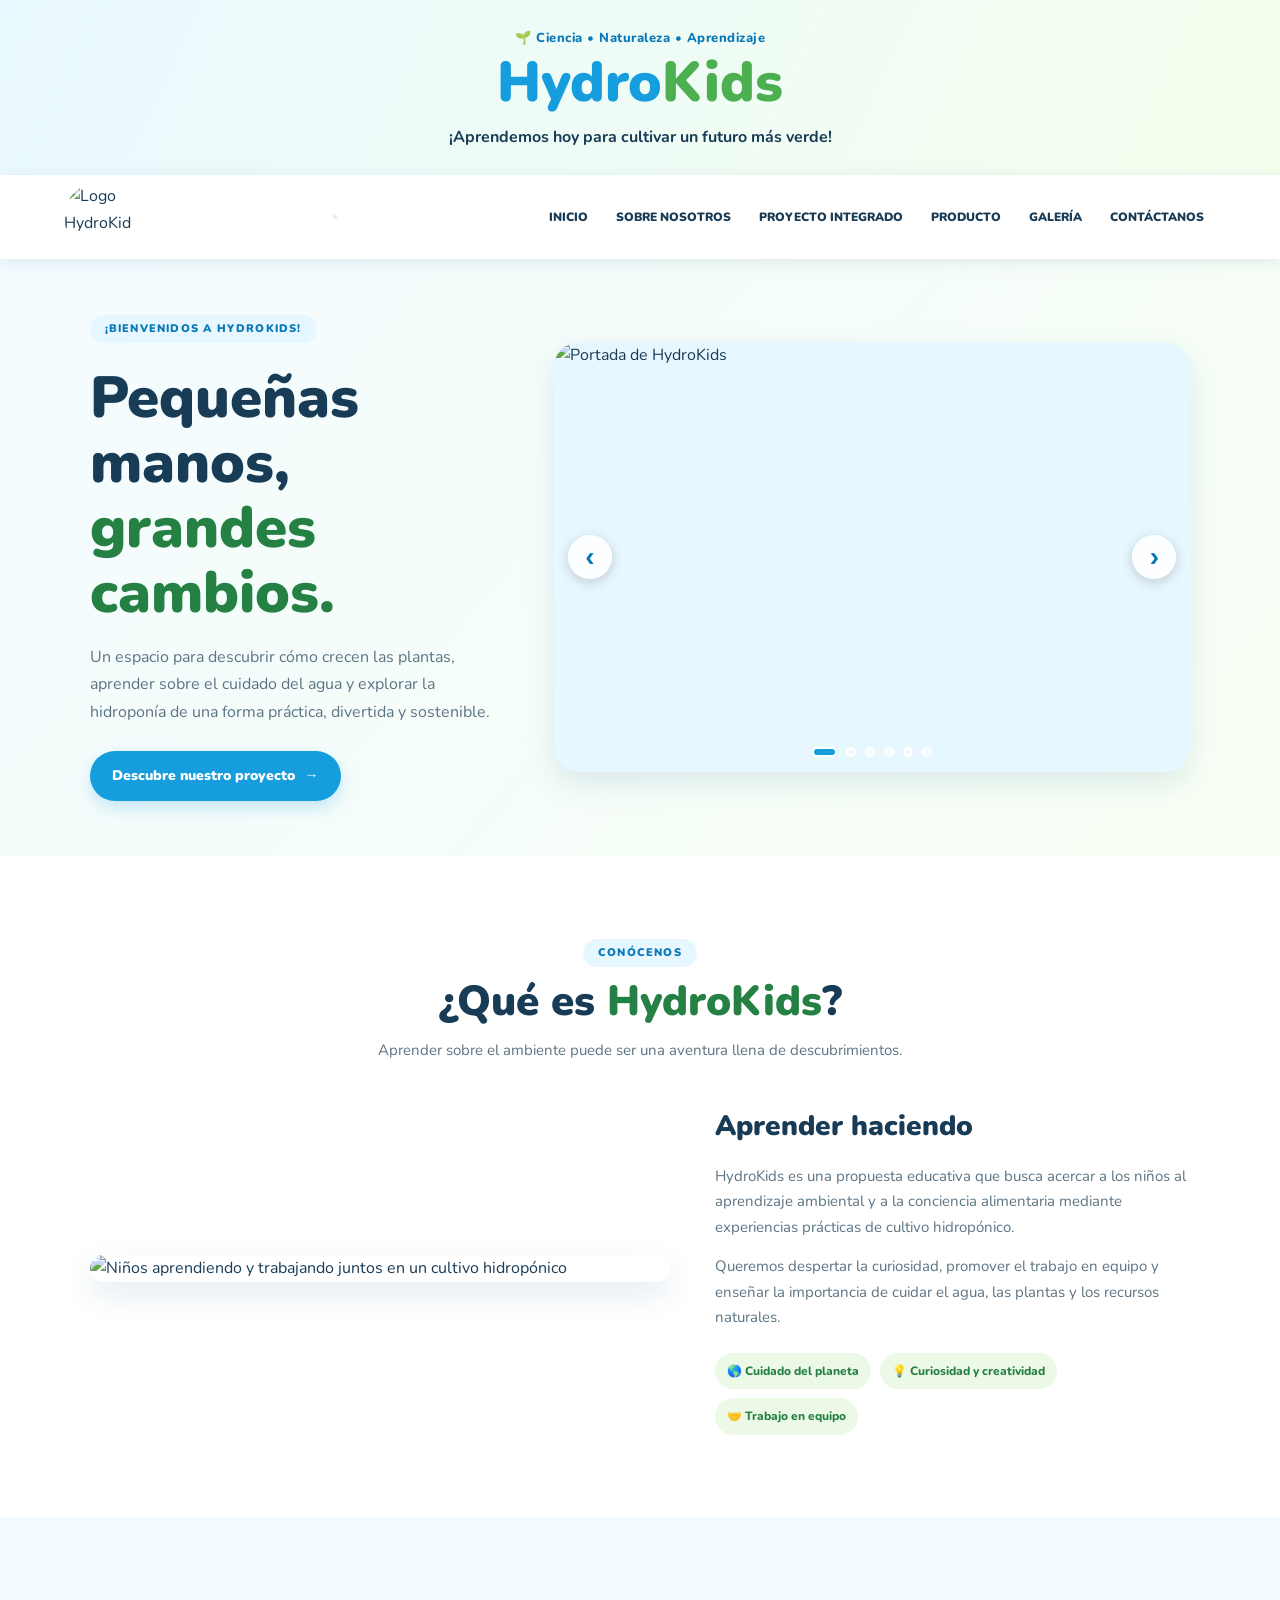
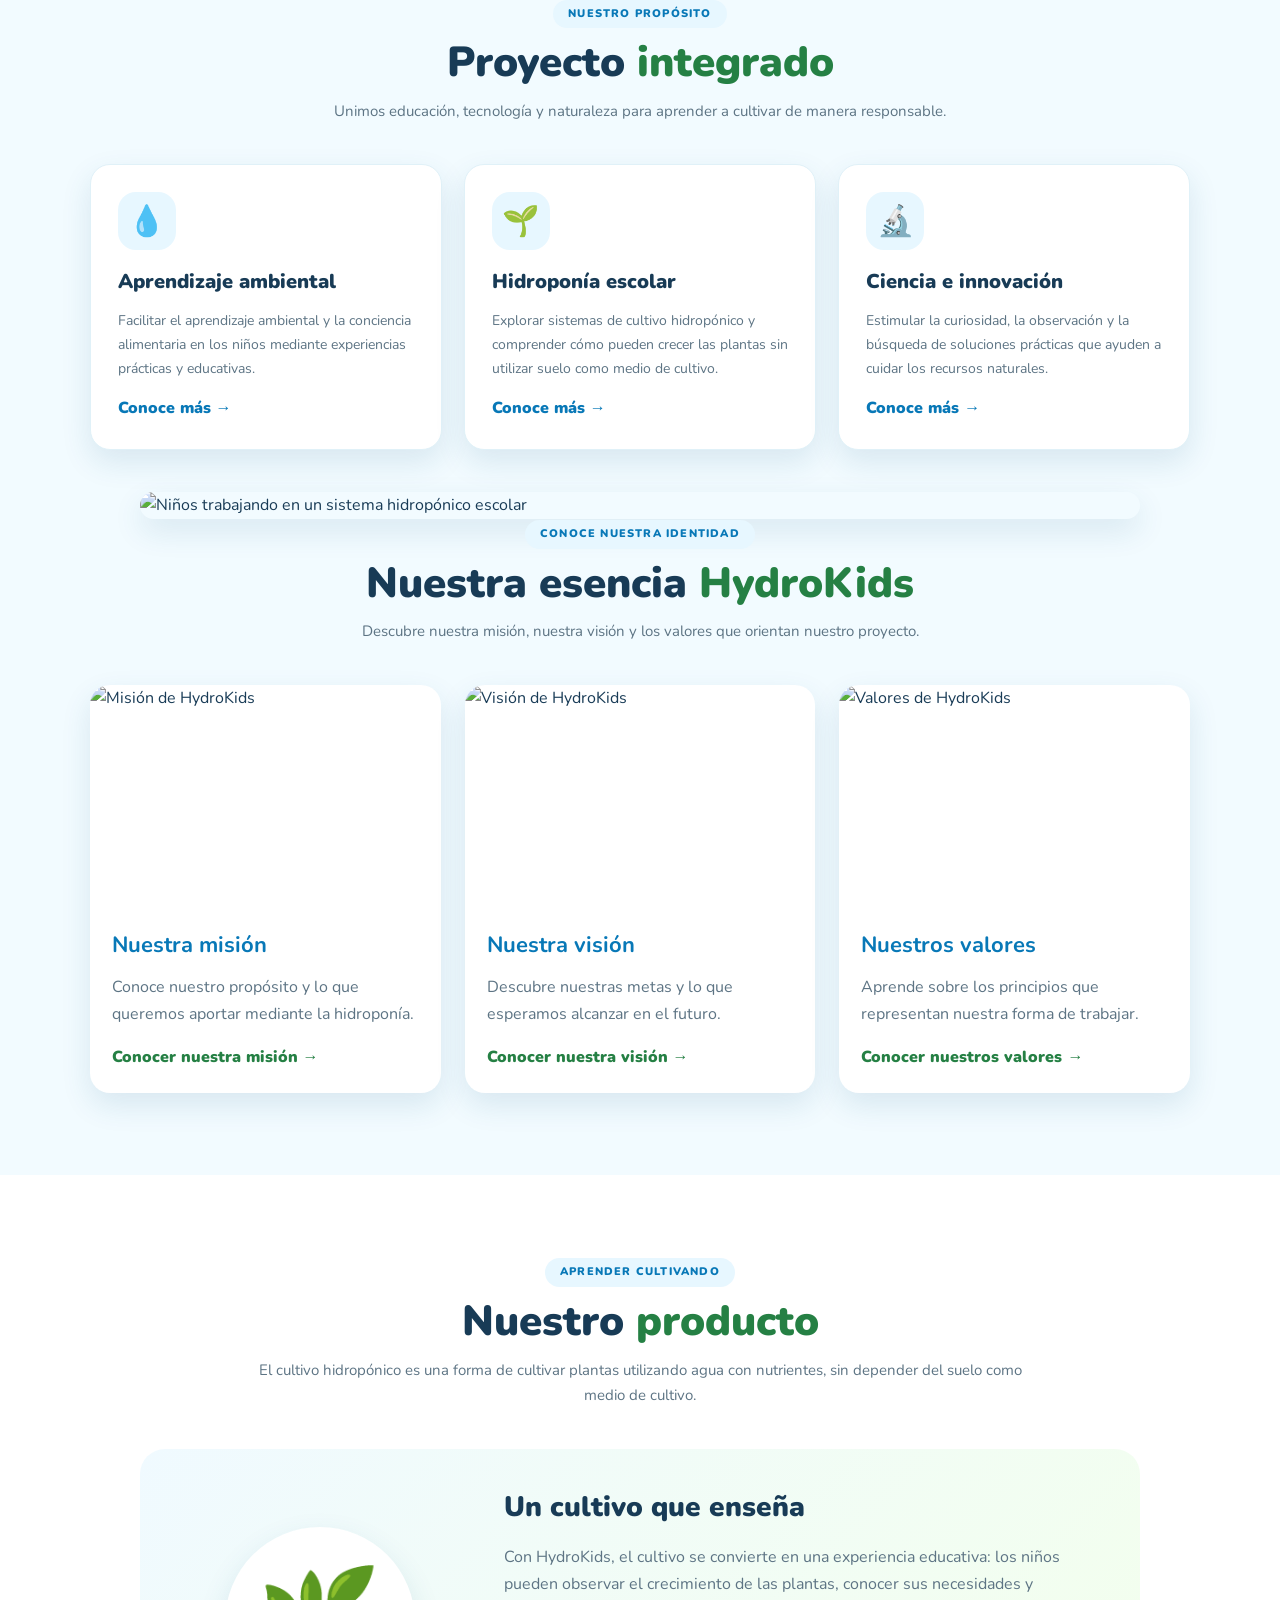
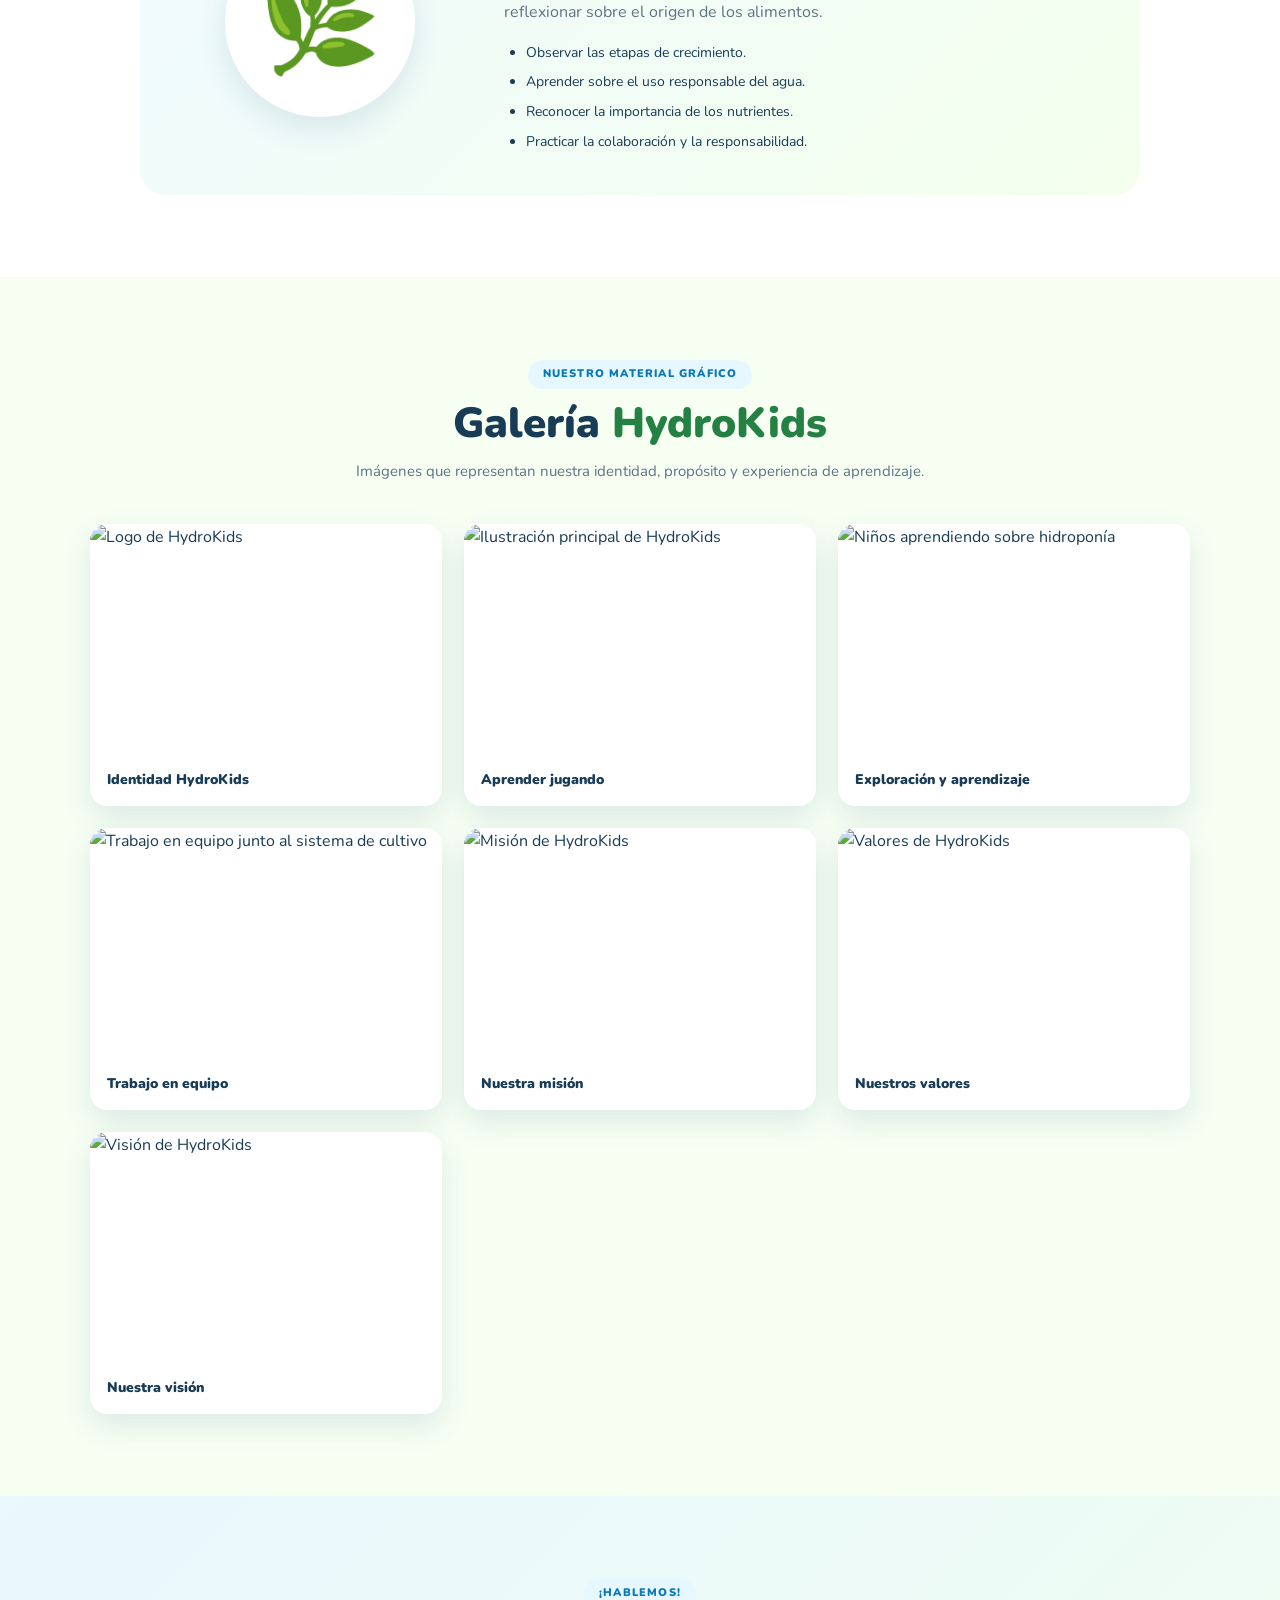
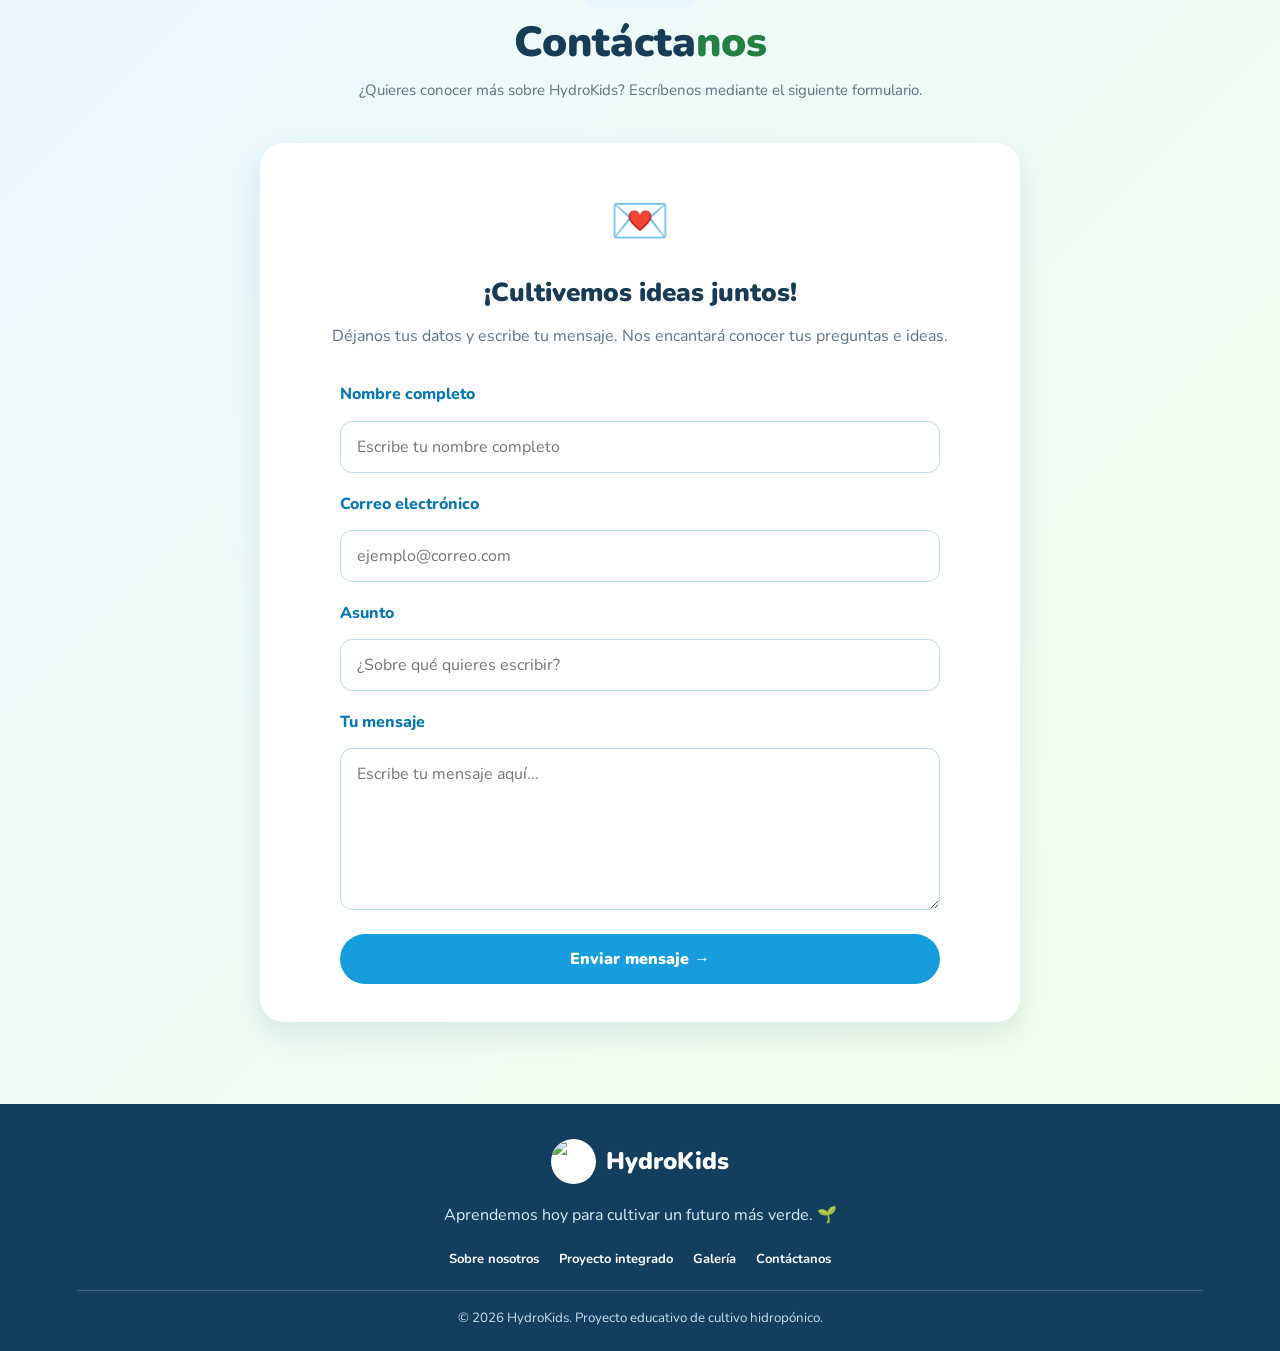
==== index.html @ ec343d5e "Add files via upload" ====
<!DOCTYPE html>
<html lang="es">
<head>
    <meta charset="UTF-8">
    <meta name="viewport" content="width=device-width, initial-scale=1.0">
    <meta name="description" content="HydroKids: aprendizaje ambiental y cultivo hidropónico para niños.">

    <title>HydroKids | Aprender, cultivar y cuidar</title>

    <link rel="stylesheet" href="contenido.css">

    <link rel="preconnect" href="https://fonts.googleapis.com">
    <link rel="preconnect" href="https://fonts.gstatic.com" crossorigin>
    <link href="https://fonts.googleapis.com/css2?family=Nunito:wght@400;500;600;700;800;900&display=swap" rel="stylesheet">
</head>

<body>

    <!-- ENCABEZADO -->
    <header class="encabezado" id="inicio">
        <div class="encabezado-texto">
            <span class="mini-etiqueta">🌱 Ciencia • Naturaleza • Aprendizaje</span>
            <h1>Hydro<span>Kids</span></h1>
            <p>¡Aprendemos hoy para cultivar un futuro más verde!</p>
        </div>
    </header>

    <!-- NAVEGACIÓN -->
    <nav class="navbar" aria-label="Navegación principal">

        <a class="logo" href="#inicio" aria-label="HydroKids, inicio">
            <img src="imagenes/logo-hydrokids.jpeg" alt="Logo HydroKids">
        </a>

        <button class="menu-toggle" id="menu-toggle"
                type="button"
                aria-label="Abrir menú"
                aria-expanded="false">
            
        </button>

        <div class="menu" id="menu">
            <a href="#inicio">INICIO</a>
            <a href="#sobre-nosotros">SOBRE NOSOTROS</a>
            <a href="#proyecto-integrado">PROYECTO INTEGRADO</a>
            <a href="#producto">PRODUCTO</a>
            <a href="#galeria">GALERÍA</a>
            <a href="#contactanos">CONTÁCTANOS</a>
        </div>
    </nav>

    <main>

        <!-- INICIO -->
        <section class="portada seccion">
            <div class="portada-texto">
                <span class="etiqueta">¡BIENVENIDOS A HYDROKIDS!</span>

                <h2>
                    Pequeñas manos,<br>
                    <span>grandes cambios.</span>
                </h2>

                <p>
                    Un espacio para descubrir cómo crecen las plantas,
                    aprender sobre el cuidado del agua y explorar la
                    hidroponía de una forma práctica, divertida y sostenible.
                </p>

                <a class="boton boton-azul" href="#sobre-nosotros">
                    Descubre nuestro proyecto <span>→</span>
                </a>
            </div>

            <div class="portada-imagen">
                <img src="imagenes/portada-hydrokids.jpeg"
                     alt="Ilustración de HydroKids, niños y cultivo hidropónico">
            </div>
        </section>

        <!-- SOBRE NOSOTROS -->
        <section class="seccion sobre" id="sobre-nosotros">

            <div class="titulo-seccion">
                <span class="etiqueta">CONÓCENOS</span>
                <h2>¿Qué es <span>HydroKids</span>?</h2>
                <p>
                    Aprender sobre el ambiente puede ser una aventura
                    llena de descubrimientos.
                </p>
            </div>

            <div class="sobre-contenido">

                <div class="sobre-imagen">
                    <img src="imagenes/equipo-cultivo.jpeg"
                         alt="Niños aprendiendo y trabajando juntos en un cultivo hidropónico">
                </div>

                <div class="sobre-texto">
                    <h3>Aprender haciendo</h3>

                    <p>
                        HydroKids es una propuesta educativa que busca
                        acercar a los niños al aprendizaje ambiental y a
                        la conciencia alimentaria mediante experiencias
                        prácticas de cultivo hidropónico.
                    </p>

                    <p>
                        Queremos despertar la curiosidad, promover el
                        trabajo en equipo y enseñar la importancia de
                        cuidar el agua, las plantas y los recursos naturales.
                    </p>

                    <div class="pildoras">
                        <span>🌎 Cuidado del planeta</span>
                        <span>💡 Curiosidad y creatividad</span>
                        <span>🤝 Trabajo en equipo</span>
                    </div>
                </div>

            </div>
        </section>

        <!-- PROYECTO INTEGRADO -->
        <section class="seccion proyecto" id="proyecto-integrado">

            <div class="titulo-seccion">
                <span class="etiqueta">NUESTRO PROPÓSITO</span>
                <h2>Proyecto <span>integrado</span></h2>
                <p>
                    Unimos educación, tecnología y naturaleza para aprender
                    a cultivar de manera responsable.
                </p>
            </div>

            <!-- TARJETAS CON ENLACES A SUS PÁGINAS -->
            <div class="tarjetas">

                <a href="aprendizaje-ambiental.html"
                   class="tarjeta tarjeta-enlace">
                    <div class="icono">💧</div>
                    <h3>Aprendizaje ambiental</h3>
                    <p>
                        Facilitar el aprendizaje ambiental y la conciencia
                        alimentaria en los niños mediante experiencias
                        prácticas y educativas.
                    </p>
                    <span class="tarjeta-ver-mas">Conoce más →</span>
                </a>

                <a href="hidroponia-escolar.html"
                   class="tarjeta tarjeta-enlace">
                    <div class="icono">🌱</div>
                    <h3>Hidroponía escolar</h3>
                    <p>
                        Explorar sistemas de cultivo hidropónico y comprender
                        cómo pueden crecer las plantas sin utilizar suelo
                        como medio de cultivo.
                    </p>
                    <span class="tarjeta-ver-mas">Conoce más →</span>
                </a>

                <a href="ciencia-innovacion.html"
                   class="tarjeta tarjeta-enlace">
                    <div class="icono">🔬</div>
                    <h3>Ciencia e innovación</h3>
                    <p>
                        Estimular la curiosidad, la observación y la búsqueda
                        de soluciones prácticas que ayuden a cuidar los
                        recursos naturales.
                    </p>
                    <span class="tarjeta-ver-mas">Conoce más →</span>
                </a>

            </div>

            <div class="imagen-ancha">
                <img src="imagenes/proyecto-hidroponico.jpeg"
                     alt="Niños trabajando en un sistema hidropónico escolar">
            </div>

            <!-- TARJETAS ENLAZADAS DE MISIÓN, VISIÓN Y VALORES -->
            <div class="titulo-seccion">
                <span class="etiqueta">CONOCE NUESTRA IDENTIDAD</span>
                <h2>Nuestra esencia <span>HydroKids</span></h2>
                <p>
                    Descubre nuestra misión, nuestra visión y los valores
                    que orientan nuestro proyecto.
                </p>
            </div>

            <div class="tarjetas-identidad">

                <a href="mision.html" class="tarjeta-identidad">
                    <img src="imagenes/mision-hydrokids.jpeg"
                         alt="Misión de HydroKids">
                    <div class="tarjeta-identidad-texto">
                        <h3>Nuestra misión</h3>
                        <p>
                            Conoce nuestro propósito y lo que queremos
                            aportar mediante la hidroponía.
                        </p>
                        <span>Conocer nuestra misión →</span>
                    </div>
                </a>

                <a href="vision.html" class="tarjeta-identidad">
                    <img src="imagenes/vision-hydrokids.jpeg"
                         alt="Visión de HydroKids">
                    <div class="tarjeta-identidad-texto">
                        <h3>Nuestra visión</h3>
                        <p>
                            Descubre nuestras metas y lo que esperamos
                            alcanzar en el futuro.
                        </p>
                        <span>Conocer nuestra visión →</span>
                    </div>
                </a>

                <a href="valores.html" class="tarjeta-identidad">
                    <img src="imagenes/valores-hydrokids.jpeg"
                         alt="Valores de HydroKids">
                    <div class="tarjeta-identidad-texto">
                        <h3>Nuestros valores</h3>
                        <p>
                            Aprende sobre los principios que representan
                            nuestra forma de trabajar.
                        </p>
                        <span>Conocer nuestros valores →</span>
                    </div>
                </a>

            </div>

        </section>

        <!-- PRODUCTO -->
        <section class="seccion producto" id="producto">

            <div class="titulo-seccion">
                <span class="etiqueta">APRENDER CULTIVANDO</span>
                <h2>Nuestro <span>producto</span></h2>
                <p>
                    El cultivo hidropónico es una forma de cultivar plantas
                    utilizando agua con nutrientes, sin depender del suelo
                    como medio de cultivo.
                </p>
            </div>

            <div class="producto-contenido">

                <div class="producto-icono">🌿</div>

                <div>
                    <h3>Un cultivo que enseña</h3>

                    <p>
                        Con HydroKids, el cultivo se convierte en una
                        experiencia educativa: los niños pueden observar
                        el crecimiento de las plantas, conocer sus
                        necesidades y reflexionar sobre el origen de
                        los alimentos.
                    </p>

                    <ul>
                        <li>Observar las etapas de crecimiento.</li>
                        <li>Aprender sobre el uso responsable del agua.</li>
                        <li>Reconocer la importancia de los nutrientes.</li>
                        <li>Practicar la colaboración y la responsabilidad.</li>
                    </ul>
                </div>

            </div>
        </section>

        <!-- GALERÍA -->
        <section class="seccion galeria" id="galeria">

            <div class="titulo-seccion">
                <span class="etiqueta">NUESTRO MATERIAL GRÁFICO</span>
                <h2>Galería <span>HydroKids</span></h2>
                <p>
                    Imágenes que representan nuestra identidad, propósito
                    y experiencia de aprendizaje.
                </p>
            </div>

            <div class="galeria-grid">

                <figure class="galeria-item galeria-logo">
                    <img src="imagenes/logo-hydrokids.jpeg"
                         alt="Logo de HydroKids">
                    <figcaption>Identidad HydroKids</figcaption>
                </figure>

                <figure class="galeria-item">
                    <img src="imagenes/portada-hydrokids.jpeg"
                         alt="Ilustración principal de HydroKids">
                    <figcaption>Aprender jugando</figcaption>
                </figure>

                <figure class="galeria-item">
                    <img src="imagenes/equipo-cultivo.jpeg"
                         alt="Niños aprendiendo sobre hidroponía">
                    <figcaption>Exploración y aprendizaje</figcaption>
                </figure>

                <figure class="galeria-item">
                    <img src="imagenes/proyecto-hidroponico.jpeg"
                         alt="Trabajo en equipo junto al sistema de cultivo">
                    <figcaption>Trabajo en equipo</figcaption>
                </figure>

                <figure class="galeria-item">
                    <img src="imagenes/mision-hydrokids.jpeg"
                         alt="Misión de HydroKids">
                    <figcaption>Nuestra misión</figcaption>
                </figure>

                <figure class="galeria-item">
                    <img src="imagenes/valores-hydrokids.jpeg"
                         alt="Valores de HydroKids">
                    <figcaption>Nuestros valores</figcaption>
                </figure>

                <figure class="galeria-item">
                    <img src="imagenes/vision-hydrokids.jpeg"
                         alt="Visión de HydroKids">
                    <figcaption>Nuestra visión</figcaption>
                </figure>

            </div>
        </section>

        <!-- CONTÁCTANOS -->
        <section class="seccion contacto" id="contactanos">

            <div class="titulo-seccion">
                <span class="etiqueta">¡HABLEMOS!</span>
                <h2>Contácta<span>nos</span></h2>
                <p>
                    ¿Quieres conocer más sobre HydroKids?
                    Escríbenos mediante el siguiente formulario.
                </p>
            </div>

            <div class="contacto-caja">
                <div class="contacto-icono">💌</div>
                <h3>¡Cultivemos ideas juntos!</h3>

                <p>
                    Déjanos tus datos y escribe tu mensaje.
                    Nos encantará conocer tus preguntas e ideas.
                </p>

                <!-- FORMULARIO -->
                <form class="formulario-contacto"
                      action="mailto:tu-correo@ejemplo.com"
                      method="post"
                      enctype="text/plain">

                    <label for="nombre">Nombre completo</label>
                    <input
                        type="text"
                        id="nombre"
                        name="Nombre"
                        placeholder="Escribe tu nombre completo"
                        autocomplete="name"
                        required
                    >

                    <label for="correo">Correo electrónico</label>
                    <input
                        type="email"
                        id="correo"
                        name="Correo"
                        placeholder="ejemplo@correo.com"
                        autocomplete="email"
                        required
                    >

                    <label for="asunto">Asunto</label>
                    <input
                        type="text"
                        id="asunto"
                        name="Asunto"
                        placeholder="¿Sobre qué quieres escribir?"
                        required
                    >

                    <label for="mensaje">Tu mensaje</label>
                    <textarea
                        id="mensaje"
                        name="Mensaje"
                        rows="6"
                        placeholder="Escribe tu mensaje aquí..."
                        required
                    ></textarea>

                    <button type="submit" class="boton-enviar">
                        Enviar mensaje →
                    </button>

                </form>
            </div>
        </section>

    </main>

    <!-- PIE DE PÁGINA -->
    <footer class="footer">

        <a href="#inicio" class="footer-marca">
            <img src="imagenes/logo-hydrokids.jpeg" alt="Logo HydroKids">
            <span>HydroKids</span>
        </a>

        <p>Aprendemos hoy para cultivar un futuro más verde. 🌱</p>

        <div class="footer-enlaces">
            <a href="#sobre-nosotros">Sobre nosotros</a>
            <a href="#proyecto-integrado">Proyecto integrado</a>
            <a href="#galeria">Galería</a>
            <a href="#contactanos">Contáctanos</a>
        </div>

        <small>
            © 2026 HydroKids. Proyecto educativo de cultivo hidropónico.
        </small>

    </footer>

    <!-- MENÚ PARA CELULARES -->
    <script>
        const botonMenu = document.getElementById("menu-toggle");
        const menu = document.getElementById("menu");

        botonMenu.addEventListener("click", () => {
            const abierto = menu.classList.toggle("menu-abierto");
            botonMenu.setAttribute("aria-expanded", abierto);
            botonMenu.textContent = abierto ? "✕" : "☰";
        });

        document.querySelectorAll(".menu a").forEach((enlace) => {
            enlace.addEventListener("click", () => {
                menu.classList.remove("menu-abierto");
                botonMenu.setAttribute("aria-expanded", "false");
                botonMenu.textContent = "☰";
            });
        });
    </script>

    <!-- CARRUSEL DE LA PORTADA -->
    <script>
    document.addEventListener("DOMContentLoaded", function () {
        const contenedor = document.querySelector(".portada-imagen");

        if (!contenedor || contenedor.dataset.carruselCreado === "true") {
            return;
        }

        const imagenes = [
            {
                src: "imagenes/portada-hydrokids.jpeg",
                alt: "Portada de HydroKids"
            },
            {
                src: "imagenes/equipo-cultivo.jpeg",
                alt: "Niños aprendiendo sobre el cultivo"
            },
            {
                src: "imagenes/proyecto-hidroponico.jpeg",
                alt: "Proyecto de cultivo hidropónico"
            },
            {
                src: "imagenes/mision-hydrokids.jpeg",
                alt: "Misión de HydroKids"
            },
            {
                src: "imagenes/vision-hydrokids.jpeg",
                alt: "Visión de HydroKids"
            },
            {
                src: "imagenes/valores-hydrokids.jpeg",
                alt: "Valores de HydroKids"
            }
        ];

        contenedor.dataset.carruselCreado = "true";
        contenedor.classList.add("hydrokids-carrusel");
        contenedor.innerHTML = "";

        const pista = document.createElement("div");
        pista.className = "carrusel-pista";

        const puntos = document.createElement("div");
        puntos.className = "carrusel-puntos";

        let indiceActual = 0;
        let temporizador;

        imagenes.forEach(function (imagen, indice) {
            const foto = document.createElement("img");
            foto.className = "carrusel-foto";
            foto.src = imagen.src;
            foto.alt = imagen.alt;

            if (indice === 0) {
                foto.classList.add("carrusel-activa");
            }

            foto.onerror = function () {
                console.warn("No se pudo cargar esta imagen:", imagen.src);
            };

            pista.appendChild(foto);

            const punto = document.createElement("button");
            punto.type = "button";
            punto.className = "carrusel-punto";
            punto.setAttribute("aria-label", "Mostrar imagen " + (indice + 1));

            if (indice === 0) {
                punto.classList.add("carrusel-activo");
            }

            punto.addEventListener("click", function () {
                mostrarImagen(indice);
                reiniciarTemporizador();
            });

            puntos.appendChild(punto);
        });

        const anterior = document.createElement("button");
        anterior.type = "button";
        anterior.className = "carrusel-flecha carrusel-anterior";
        anterior.innerHTML = "&#8249;";
        anterior.setAttribute("aria-label", "Imagen anterior");

        const siguiente = document.createElement("button");
        siguiente.type = "button";
        siguiente.className = "carrusel-flecha carrusel-siguiente";
        siguiente.innerHTML = "&#8250;";
        siguiente.setAttribute("aria-label", "Imagen siguiente");

        contenedor.appendChild(pista);
        contenedor.appendChild(anterior);
        contenedor.appendChild(siguiente);
        contenedor.appendChild(puntos);

        const fotos = pista.querySelectorAll(".carrusel-foto");
        const botonesPunto = puntos.querySelectorAll(".carrusel-punto");

        function mostrarImagen(indice) {
            indiceActual = (indice + imagenes.length) % imagenes.length;

            fotos.forEach(function (foto, i) {
                foto.classList.toggle("carrusel-activa", i === indiceActual);
            });

            botonesPunto.forEach(function (punto, i) {
                punto.classList.toggle("carrusel-activo", i === indiceActual);
            });
        }

        function iniciarTemporizador() {
            temporizador = setInterval(function () {
                mostrarImagen(indiceActual + 1);
            }, 4000);
        }

        function reiniciarTemporizador() {
            clearInterval(temporizador);
            iniciarTemporizador();
        }

        anterior.addEventListener("click", function () {
            mostrarImagen(indiceActual - 1);
            reiniciarTemporizador();
        });

        siguiente.addEventListener("click", function () {
            mostrarImagen(indiceActual + 1);
            reiniciarTemporizador();
        });

        contenedor.addEventListener("mouseenter", function () {
            clearInterval(temporizador);
        });

        contenedor.addEventListener("mouseleave", function () {
            reiniciarTemporizador();
        });

        iniciarTemporizador();
    });
    </script>

</body>
</html>
---- contenido.css ----
/* =====================================
   HYDROKIDS — ESTILO GENERAL
===================================== */

:root {
  --azul: #159ddd;
  --azul-oscuro: #0878b7;
  --azul-claro: #e7f7ff;
  --verde: #4caf50;
  --verde-oscuro: #258044;
  --verde-claro: #edf9e7;
  --amarillo: #ffcf43;
  --morado: #8874df;
  --texto: #183b56;
  --gris: #5d7484;
  --blanco: #fff;
  --sombra: 0 12px 30px rgba(22, 94, 130, .12);
}

* {
  box-sizing: border-box;
  margin: 0;
  padding: 0;
  scroll-behavior: smooth;
}

body {
  font-family: "Nunito", Arial, sans-serif;
  color: var(--texto);
  background: #fff;
  line-height: 1.7;
}

img {
  display: block;
  max-width: 100%;
}

a {
  text-decoration: none;
  color: inherit;
}

.seccion {
  padding: 82px 7%;
  scroll-margin-top: 100px;
}

/* =====================================
   ENCABEZADO
===================================== */

.encabezado {
  padding: 24px 20px;
  text-align: center;
  background: linear-gradient(115deg, #eaf9ff, #f4ffed);
}

.encabezado-texto {
  max-width: 900px;
  margin: auto;
}

.mini-etiqueta {
  color: var(--azul-oscuro);
  font-size: 13px;
  font-weight: 800;
  letter-spacing: .5px;
}

.encabezado h1 {
  font-size: clamp(36px, 5vw, 56px);
  line-height: 1.15;
  font-weight: 900;
  color: var(--azul);
}

.encabezado h1 span {
  color: var(--verde);
}

.encabezado p {
  margin-top: 8px;
  font-size: 16px;
  font-weight: 700;
}

/* =====================================
   NAVEGACIÓN
===================================== */

.navbar {
  position: sticky;
  top: 0;
  z-index: 100;
  display: flex;
  align-items: center;
  justify-content: space-between;
  gap: 20px;
  padding: 8px 5%;
  background: rgba(255, 255, 255, .97);
  box-shadow: 0 3px 15px rgba(16, 74, 100, .1);
}

.logo img {
  width: 68px;
  height: 68px;
  object-fit: contain;
  border-radius: 50%;
}

.menu {
  display: flex;
  align-items: center;
  justify-content: flex-end;
  flex-wrap: wrap;
  gap: 4px;
}

.menu a {
  padding: 10px 12px;
  border-radius: 22px;
  color: var(--texto);
  font-size: 12px;
  font-weight: 900;
  transition: .2s;
}

.menu a:hover {
  color: white;
  background: var(--azul);
}

/* =====================================
   TÍTULOS Y BOTONES
===================================== */

.titulo-seccion {
  max-width: 780px;
  margin: 0 auto 40px;
  text-align: center;
}

.etiqueta {
  display: inline-block;
  margin-bottom: 10px;
  padding: 5px 15px;
  border-radius: 25px;
  color: var(--azul-oscuro);
  background: var(--azul-claro);
  font-size: 11px;
  font-weight: 900;
  letter-spacing: 1.2px;
}

.titulo-seccion h2 {
  margin-bottom: 10px;
  font-size: clamp(29px, 4vw, 42px);
  line-height: 1.2;
  font-weight: 900;
}

.titulo-seccion h2 span {
  color: var(--verde-oscuro);
}

.titulo-seccion p {
  color: var(--gris);
  font-size: 15px;
}

.boton {
  display: inline-flex;
  align-items: center;
  justify-content: center;
  gap: 10px;
  padding: 13px 22px;
  border: none;
  border-radius: 28px;
  font-size: 14px;
  font-weight: 900;
  transition: .2s;
  cursor: pointer;
}

.boton:hover {
  transform: translateY(-3px);
}

.boton-azul {
  color: white;
  background: var(--azul);
  box-shadow: 0 7px 16px rgba(21, 157, 221, .22);
}

.boton-azul:hover {
  background: var(--azul-oscuro);
}

/* =====================================
   PORTADA
===================================== */

.portada {
  display: grid;
  grid-template-columns: .8fr 1.2fr;
  align-items: center;
  gap: 40px;
  padding-top: 55px;
  padding-bottom: 55px;
  background: linear-gradient(130deg, #f3fbff, #f8fff4);
}

.portada-texto h2 {
  margin: 13px 0 18px;
  font-size: clamp(36px, 5vw, 58px);
  line-height: 1.12;
  font-weight: 900;
}

.portada-texto h2 span {
  color: var(--verde-oscuro);
}

.portada-texto p {
  margin-bottom: 25px;
  color: var(--gris);
  font-size: 16px;
}

.portada-imagen img {
  width: 100%;
  max-height: 500px;
  object-fit: cover;
  border-radius: 25px;
  box-shadow: var(--sombra);
}

/* =====================================
   SOBRE NOSOTROS
===================================== */

.sobre {
  background: white;
}

.sobre-contenido {
  display: grid;
  grid-template-columns: 1.1fr .9fr;
  gap: 45px;
  align-items: center;
}

.sobre-imagen img {
  width: 100%;
  border-radius: 22px;
  box-shadow: var(--sombra);
}

.sobre-texto h3,
.producto-contenido h3 {
  margin-bottom: 13px;
  font-size: 28px;
  font-weight: 900;
}

.sobre-texto p {
  margin-bottom: 14px;
  color: var(--gris);
  font-size: 15px;
}

.pildoras {
  display: flex;
  flex-wrap: wrap;
  gap: 9px;
  margin-top: 22px;
}

.pildoras span {
  padding: 8px 12px;
  border-radius: 22px;
  background: var(--verde-claro);
  color: var(--verde-oscuro);
  font-size: 12px;
  font-weight: 800;
}

/* =====================================
   PROYECTO INTEGRADO
===================================== */

.proyecto {
  background: #f2fbff;
}

.tarjetas {
  display: grid;
  grid-template-columns: repeat(3, 1fr);
  gap: 22px;
  margin-bottom: 42px;
}

.tarjeta {
  padding: 27px;
  border: 1px solid #e0f1f8;
  border-radius: 20px;
  background: white;
  box-shadow: var(--sombra);
  transition: .2s;
}

.tarjeta:hover {
  transform: translateY(-5px);
}

.icono {
  display: grid;
  place-items: center;
  width: 58px;
  height: 58px;
  margin-bottom: 15px;
  border-radius: 18px;
  background: var(--azul-claro);
  font-size: 30px;
}

.tarjeta h3 {
  margin-bottom: 10px;
  font-size: 20px;
  font-weight: 900;
}

.tarjeta p {
  color: var(--gris);
  font-size: 14px;
}

.imagen-ancha {
  max-width: 1000px;
  margin: 25px auto 0;
}

.imagen-ancha img {
  width: 100%;
  height: auto;
  border-radius: 20px;
  box-shadow: var(--sombra);
}

/* =====================================
   NUEVO: TARJETAS DE MISIÓN,
   VISIÓN Y VALORES
===================================== */

.titulo-informativo {
  max-width: 780px;
  margin: 55px auto 30px;
  text-align: center;
}

.titulo-informativo h3 {
  margin: 5px 0 10px;
  font-size: clamp(25px, 4vw, 34px);
  font-weight: 900;
  color: var(--texto);
}

.titulo-informativo p {
  color: var(--gris);
  font-size: 15px;
}

.enlaces-proyecto {
  display: grid;
  grid-template-columns: repeat(3, minmax(0, 1fr));
  gap: 22px;
  margin-top: 25px;
}

.tarjeta-enlace {
  display: flex;
  flex-direction: column;
  overflow: hidden;
  min-width: 0;
  border: 1px solid #e0f1f8;
  border-radius: 20px;
  background: white;
  box-shadow: var(--sombra);
  transition: transform .25s, box-shadow .25s;
}

.tarjeta-enlace:hover {
  transform: translateY(-6px);
  box-shadow: 0 16px 35px rgba(22, 94, 130, .18);
}

.tarjeta-enlace:focus-visible {
  outline: 3px solid var(--azul);
  outline-offset: 4px;
}

.tarjeta-enlace > img {
  width: 100%;
  height: 220px;
  object-fit: cover;
}

.tarjeta-contenido {
  display: flex;
  flex: 1;
  flex-direction: column;
  align-items: flex-start;
  padding: 24px;
}

.tarjeta-contenido h3 {
  margin-bottom: 10px;
  color: var(--azul-oscuro);
  font-size: 21px;
  font-weight: 900;
}

.tarjeta-contenido p {
  margin-bottom: 20px;
  color: var(--gris);
  font-size: 14px;
}

.enlace-mas {
  margin-top: auto;
  color: var(--verde-oscuro);
  font-size: 13px;
  font-weight: 900;
}

/* =====================================
   PRODUCTO
===================================== */

.producto {
  background: white;
}

.producto-contenido {
  display: grid;
  grid-template-columns: .65fr 1.35fr;
  gap: 40px;
  align-items: center;
  max-width: 1000px;
  margin: auto;
  padding: 35px;
  border-radius: 25px;
  background: linear-gradient(135deg, #f0faff, #f3ffec);
}

.producto-icono {
  display: grid;
  place-items: center;
  width: 190px;
  height: 190px;
  margin: auto;
  border-radius: 50%;
  background: white;
  font-size: 100px;
  box-shadow: var(--sombra);
}

.producto-contenido p {
  margin-bottom: 15px;
  color: var(--gris);
}

.producto-contenido ul {
  padding-left: 22px;
}

.producto-contenido li {
  margin-bottom: 6px;
  font-size: 14px;
}

/* =====================================
   GALERÍA
===================================== */

.galeria {
  background: #f7fff3;
}

.galeria-grid {
  display: grid;
  grid-template-columns: repeat(3, 1fr);
  gap: 22px;
}

.galeria-item {
  overflow: hidden;
  border-radius: 17px;
  background: white;
  box-shadow: var(--sombra);
}

.galeria-item img {
  width: 100%;
  height: 230px;
  object-fit: cover;
  transition: transform .3s;
}

.galeria-item:hover img {
  transform: scale(1.03);
}

.galeria-item figcaption {
  padding: 14px 17px;
  color: var(--texto);
  font-size: 14px;
  font-weight: 900;
}

.galeria-logo img {
  object-fit: contain;
  background: white;
}

/* =====================================
   CONTACTO
===================================== */

.contacto {
  background: linear-gradient(135deg, #eaf8ff, #f2ffeb);
}

.contacto-caja {
  max-width: 760px;
  margin: auto;
  padding: 38px;
  border-radius: 24px;
  background: white;
  box-shadow: var(--sombra);
  text-align: center;
}

.contacto-icono {
  font-size: 48px;
}

.contacto-caja h3 {
  margin: 8px 0;
  font-size: 26px;
  font-weight: 900;
}

.contacto-caja > p {
  color: var(--gris);
}

.contacto-datos {
  margin-top: 22px;
  padding: 18px;
  border-radius: 15px;
  background: #f4fbff;
  text-align: left;
}

.contacto-datos p {
  margin: 7px 0;
  overflow-wrap: anywhere;
}

/* =====================================
   PIE DE PÁGINA
===================================== */

.footer {
  padding: 35px 6% 22px;
  color: white;
  background: #123e60;
  text-align: center;
}

.footer-marca {
  display: inline-flex;
  align-items: center;
  gap: 10px;
  font-size: 24px;
  font-weight: 900;
}

.footer-marca img {
  width: 45px;
  height: 45px;
  border-radius: 50%;
  object-fit: contain;
  background: white;
}

.footer > p {
  margin: 10px 0 18px;
  color: #d8eff9;
}

.footer-enlaces {
  display: flex;
  justify-content: center;
  flex-wrap: wrap;
  gap: 20px;
  margin-bottom: 20px;
}

.footer-enlaces a {
  font-size: 13px;
  font-weight: 700;
}

.footer-enlaces a:hover {
  color: var(--amarillo);
}

.footer small {
  display: block;
  padding-top: 16px;
  border-top: 1px solid rgba(255, 255, 255, .2);
  color: #c8e1ee;
}

/* =====================================
   NUEVO: PÁGINAS INTERNAS
===================================== */

.pagina-interna {
  min-height: 70vh;
  padding: 60px 7%;
  background: linear-gradient(130deg, #f3fbff, #f8fff4);
}

.detalle-pagina {
  display: grid;
  grid-template-columns: .9fr 1.1fr;
  align-items: center;
  gap: 40px;
  max-width: 1100px;
  margin: auto;
  padding: 35px;
  border: 1px solid #e0f1f8;
  border-radius: 25px;
  background: white;
  box-shadow: var(--sombra);
}

.detalle-imagen img {
  width: 100%;
  max-height: 500px;
  min-height: 280px;
  object-fit: cover;
  border-radius: 20px;
}

.detalle-texto h1 {
  margin: 8px 0 20px;
  color: var(--azul-oscuro);
  font-size: clamp(32px, 4vw, 46px);
  font-weight: 900;
  line-height: 1.15;
}

.detalle-texto h2 {
  margin: 24px 0 10px;
  color: var(--verde-oscuro);
  font-size: 23px;
  font-weight: 900;
}

.detalle-texto p {
  margin-bottom: 15px;
  color: var(--gris);
  font-size: 15px;
}

.boton-verde {
  margin-top: 10px;
  color: white;
  background: var(--verde);
  box-shadow: 0 7px 16px rgba(76, 175, 80, .2);
}

.boton-verde:hover {
  background: var(--verde-oscuro);
}

.volver {
  display: inline-block;
  margin-top: 18px;
  color: var(--azul-oscuro);
  font-size: 14px;
  font-weight: 900;
}

.volver:hover {
  color: var(--verde-oscuro);
  text-decoration: underline;
}

/* Valores individuales */

.lista-valores {
  display: grid;
  gap: 14px;
  margin: 22px 0;
}

.valor {
  padding: 16px 18px;
  border-left: 5px solid var(--verde);
  border-radius: 12px;
  background: var(--verde-claro);
}

.valor h3 {
  margin-bottom: 5px;
  color: var(--azul-oscuro);
  font-size: 17px;
  font-weight: 900;
}

.valor p {
  margin-bottom: 0;
  font-size: 14px;
}

/* =====================================
   TABLETAS
===================================== */

@media (max-width: 950px) {
  .navbar {
    padding-inline: 3%;
  }

  .menu {
    gap: 2px;
  }

  .menu a {
    padding: 9px 7px;
    font-size: 10px;
  }

  .seccion {
    padding: 65px 5%;
  }

  .portada {
    gap: 25px;
  }

  .galeria-grid {
    grid-template-columns: repeat(2, 1fr);
  }

  .enlaces-proyecto {
    grid-template-columns: repeat(2, minmax(0, 1fr));
  }

  .detalle-pagina {
    gap: 25px;
    padding: 25px;
  }
}

/* =====================================
   CELULARES
===================================== */

@media (max-width: 720px) {
  .navbar {
    flex-direction: column;
    gap: 8px;
    padding: 12px 5%;
  }

  .logo img {
    width: 58px;
    height: 58px;
  }

  .menu {
    justify-content: center;
    width: 100%;
    gap: 5px;
  }

  .menu a {
    padding: 8px 9px;
    font-size: 10px;
  }

  .seccion {
    padding: 52px 6%;
    scroll-margin-top: 140px;
  }

  .portada,
  .sobre-contenido,
  .producto-contenido,
  .detalle-pagina {
    grid-template-columns: 1fr;
  }

  .portada {
    text-align: center;
  }

  .portada-texto p {
    font-size: 14px;
  }

  .portada-imagen img {
    max-height: none;
  }

  .pildoras {
    justify-content: center;
  }

  .tarjetas {
    grid-template-columns: 1fr;
  }

  .producto-contenido {
    padding: 25px;
  }

  .producto-icono {
    width: 145px;
    height: 145px;
    font-size: 75px;
  }

  .galeria-grid,
  .enlaces-proyecto {
    grid-template-columns: 1fr;
  }

  .galeria-item img {
    height: auto;
    max-height: 420px;
    object-fit: contain;
    background: white;
  }

  .tarjeta-enlace > img {
    height: 230px;
  }

  .contacto-caja {
    padding: 25px 20px;
  }

  .pagina-interna {
    padding: 35px 5%;
  }

  .detalle-pagina {
    padding: 20px;
  }

  .detalle-imagen img {
    min-height: 200px;
    max-height: 330px;
  }
}

/* TARJETAS DE MISIÓN, VISIÓN Y VALORES */

.tarjetas-identidad {
    display: grid;
    grid-template-columns: repeat(3, minmax(0, 1fr));
    gap: 24px;
    margin-top: 30px;
}

.tarjeta-identidad {
    display: flex;
    flex-direction: column;
    overflow: hidden;
    background: #ffffff;
    border-radius: 20px;
    box-shadow: 0 12px 30px rgba(22, 94, 130, 0.12);
    transition: transform 0.25s ease, box-shadow 0.25s ease;
}

.tarjeta-identidad:hover {
    transform: translateY(-7px);
    box-shadow: 0 18px 35px rgba(22, 94, 130, 0.18);
}

.tarjeta-identidad img {
    width: 100%;
    height: 220px;
    object-fit: cover;
}

.tarjeta-identidad-texto {
    padding: 22px;
}

.tarjeta-identidad-texto h3 {
    margin-bottom: 10px;
    color: #0878b7;
    font-size: 22px;
}

.tarjeta-identidad-texto p {
    margin-bottom: 16px;
    color: #5d7484;
}

.tarjeta-identidad-texto span {
    color: #258044;
    font-weight: 900;
}

/* FORMULARIO DE CONTACTO */

.formulario-contacto {
    display: flex;
    flex-direction: column;
    gap: 12px;
    width: 100%;
    max-width: 600px;
    margin: 25px auto 0;
    text-align: left;
}

.formulario-contacto label {
    margin-top: 6px;
    color: #0878b7;
    font-weight: 800;
}

.formulario-contacto input,
.formulario-contacto textarea {
    display: block;
    width: 100%;
    box-sizing: border-box;
    padding: 14px 16px;
    border: 1px solid #b8dce5;
    border-radius: 12px;
    background: #ffffff;
    color: #183b56;
    font-family: "Nunito", Arial, sans-serif;
    font-size: 16px;
}

.formulario-contacto input:focus,
.formulario-contacto textarea:focus {
    outline: 2px solid #4caf50;
    border-color: #4caf50;
}

.formulario-contacto textarea {
    min-height: 150px;
    resize: vertical;
}

.formulario-contacto button {
    margin-top: 12px;
    padding: 14px 20px;
    border: none;
    border-radius: 30px;
    background: #159ddd;
    color: #ffffff;
    font-family: "Nunito", Arial, sans-serif;
    font-size: 16px;
    font-weight: 900;
    cursor: pointer;
    transition: background 0.2s ease, transform 0.2s ease;
}

.formulario-contacto button:hover {
    background: #0878b7;
    transform: translateY(-2px);
}

/* ADAPTACIÓN A TABLET Y CELULAR */

@media (max-width: 800px) {
    .tarjetas-identidad {
        grid-template-columns: 1fr;
    }

    .tarjeta-identidad img {
        height: 240px;
    }
}

@media (max-width: 600px) {
    .formulario-contacto input,
    .formulario-contacto textarea {
        font-size: 16px;
    }

    .formulario-contacto button {
        width: 100%;
    }
}

/* =========================================
   CARRUSEL HYDROKIDS - AÑADIDO
   No reemplaza los estilos anteriores
========================================= */

.portada-imagen.hydrokids-carrusel {
    position: relative;
    width: 100%;
    height: 430px;
    overflow: hidden;
    border-radius: 25px;
    box-shadow: var(--sombra);
    background: #e7f7ff;
}

.hydrokids-carrusel .carrusel-pista {
    position: relative;
    width: 100%;
    height: 100%;
}

.hydrokids-carrusel .carrusel-foto {
    position: absolute;
    inset: 0;
    width: 100%;
    height: 100%;
    object-fit: cover;
    opacity: 0;
    visibility: hidden;
    transition: opacity 0.5s ease;
    border-radius: 0;
    box-shadow: none;
}

.hydrokids-carrusel .carrusel-foto.carrusel-activa {
    opacity: 1;
    visibility: visible;
    z-index: 1;
}

.hydrokids-carrusel .carrusel-flecha {
    position: absolute;
    top: 50%;
    z-index: 3;
    transform: translateY(-50%);
    width: 44px;
    height: 44px;
    border: none;
    border-radius: 50%;
    background: rgba(255, 255, 255, 0.92);
    color: #0878b7;
    font-size: 28px;
    font-weight: bold;
    cursor: pointer;
    display: flex;
    align-items: center;
    justify-content: center;
    box-shadow: 0 3px 12px rgba(0, 0, 0, 0.18);
    transition: background 0.2s ease, transform 0.2s ease;
}

.hydrokids-carrusel .carrusel-flecha:hover {
    background: #ffffff;
    transform: translateY(-50%) scale(1.08);
}

.hydrokids-carrusel .carrusel-anterior {
    left: 14px;
}

.hydrokids-carrusel .carrusel-siguiente {
    right: 14px;
}

.hydrokids-carrusel .carrusel-puntos {
    position: absolute;
    bottom: 15px;
    left: 0;
    right: 0;
    z-index: 3;
    display: flex;
    justify-content: center;
    align-items: center;
    gap: 9px;
}

.hydrokids-carrusel .carrusel-punto {
    width: 10px;
    height: 10px;
    padding: 0;
    border: 2px solid #ffffff;
    border-radius: 50%;
    background: rgba(255, 255, 255, 0.55);
    cursor: pointer;
    transition: all 0.25s ease;
}

.hydrokids-carrusel .carrusel-punto.carrusel-activo {
    width: 25px;
    border-radius: 10px;
    background: #159ddd;
}

@media (max-width: 800px) {
    .portada-imagen.hydrokids-carrusel {
        height: 350px;
    }
}

@media (max-width: 480px) {
    .portada-imagen.hydrokids-carrusel {
        height: 270px;
        border-radius: 18px;
    }

    .hydrokids-carrusel .carrusel-flecha {
        width: 36px;
        height: 36px;
        font-size: 23px;
    }

    .hydrokids-carrusel .carrusel-anterior {
        left: 9px;
    }

    .hydrokids-carrusel .carrusel-siguiente {
        right: 9px;
    }
}

/* =========================================
   TARJETAS DEL PROYECTO INTEGRADO ENLACES
========================================= */

.tarjeta-enlace {
    display: block;
    color: inherit;
    text-decoration: none;
    cursor: pointer;
    transition: transform 0.25s ease, box-shadow 0.25s ease;
}

.tarjeta-enlace:hover {
    transform: translateY(-6px);
    box-shadow: 0 18px 35px rgba(22, 94, 130, 0.18);
}

.tarjeta-enlace:focus-visible {
    outline: 3px solid #159ddd;
    outline-offset: 5px;
}

.tarjeta-enlace h3 {
    color: var(--texto);
}

.tarjeta-enlace p {
    color: var(--gris);
}

.tarjeta-ver-mas {
    display: inline-block;
    margin-top: 14px;
    color: var(--azul-oscuro);
    font-weight: 900;
    transition: color 0.2s ease;
}

.tarjeta-enlace:hover .tarjeta-ver-mas {
    color: var(--verde-oscuro);
}

/* ==========================================
   PÁGINAS INTERNAS DEL PROYECTO HYDROKIDS
========================================== */

.pagina-detalle {
    max-width: 1100px;
    margin: 0 auto;
}

.detalle-introduccion {
    max-width: 800px;
    margin: 0 auto 35px;
    text-align: center;
}

.detalle-caja {
    background: #ffffff;
    border: 1px solid #dceff8;
    border-radius: 28px;
    padding: clamp(22px, 4vw, 45px);
    box-shadow: var(--sombra);
}

.detalle-icono {
    width: 78px;
    height: 78px;
    display: flex;
    align-items: center;
    justify-content: center;
    border-radius: 24px;
    background: var(--azul-claro);
    font-size: 40px;
    margin-bottom: 20px;
}

.detalle-caja h2 {
    color: var(--texto);
    margin-bottom: 15px;
}

.detalle-caja h3 {
    color: var(--verde-oscuro);
    margin: 30px 0 12px;
}

.detalle-caja p,
.detalle-caja li {
    color: var(--gris);
    line-height: 1.85;
}

.detalle-caja ul {
    padding-left: 24px;
}

.detalle-imagen-principal {
    width: 100%;
    max-height: 440px;
    object-fit: cover;
    border-radius: 22px;
    margin: 25px 0;
    display: block;
    box-shadow: var(--sombra);
}

.detalle-galeria {
    display: grid;
    grid-template-columns: repeat(2, minmax(0, 1fr));
    gap: 22px;
    margin-top: 25px;
}

.detalle-galeria figure {
    margin: 0;
    background: #ffffff;
    border: 1px solid #dceff8;
    border-radius: 20px;
    overflow: hidden;
    box-shadow: 0 8px 22px rgba(22, 94, 130, 0.08);
}

.detalle-galeria img {
    display: block;
    width: 100%;
    height: 240px;
    object-fit: cover;
}

.detalle-galeria figcaption {
    padding: 14px 16px;
    color: var(--texto);
    font-weight: 800;
}

.detalle-botones {
    display: flex;
    flex-wrap: wrap;
    align-items: center;
    justify-content: center;
    gap: 14px;
    margin-top: 35px;
}

.detalle-boton {
    display: inline-flex;
    align-items: center;
    justify-content: center;
    gap: 9px;
    padding: 14px 23px;
    border-radius: 50px;
    background: var(--azul);
    color: #ffffff;
    text-decoration: none;
    font-weight: 900;
    border: 2px solid var(--azul);
    box-shadow: 0 8px 18px rgba(21, 157, 221, 0.18);
    transition: transform 0.25s ease,
                box-shadow 0.25s ease,
                background 0.25s ease;
}

.detalle-boton:hover {
    background: var(--azul-oscuro);
    border-color: var(--azul-oscuro);
    transform: translateY(-3px);
    box-shadow: 0 12px 25px rgba(21, 157, 221, 0.25);
}

.detalle-boton-secundario {
    background: #ffffff;
    color: var(--azul-oscuro);
    border-color: #ccebf9;
    box-shadow: none;
}

.detalle-boton-secundario:hover {
    background: var(--azul-claro);
    color: var(--azul-oscuro);
    border-color: var(--azul);
}

.detalle-destacado {
    background: var(--azul-claro);
    border-radius: 20px;
    padding: 22px;
    margin-top: 25px;
}

.detalle-destacado p {
    margin-bottom: 0;
}

.detalle-volver-arriba {
    display: inline-flex;
    align-items: center;
    gap: 8px;
    margin-top: 20px;
    color: var(--azul-oscuro);
    text-decoration: none;
    font-weight: 800;
}

.detalle-volver-arriba:hover {
    color: var(--verde-oscuro);
}

@media (max-width: 650px) {
    .detalle-galeria {
        grid-template-columns: 1fr;
    }

    .detalle-galeria img {
        height: 220px;
    }

    .detalle-botones {
        flex-direction: column;
        align-items: stretch;
    }

    .detalle-boton {
        width: 100%;
        box-sizing: border-box;
    }

    .detalle-caja {
        border-radius: 20px;
    }
}
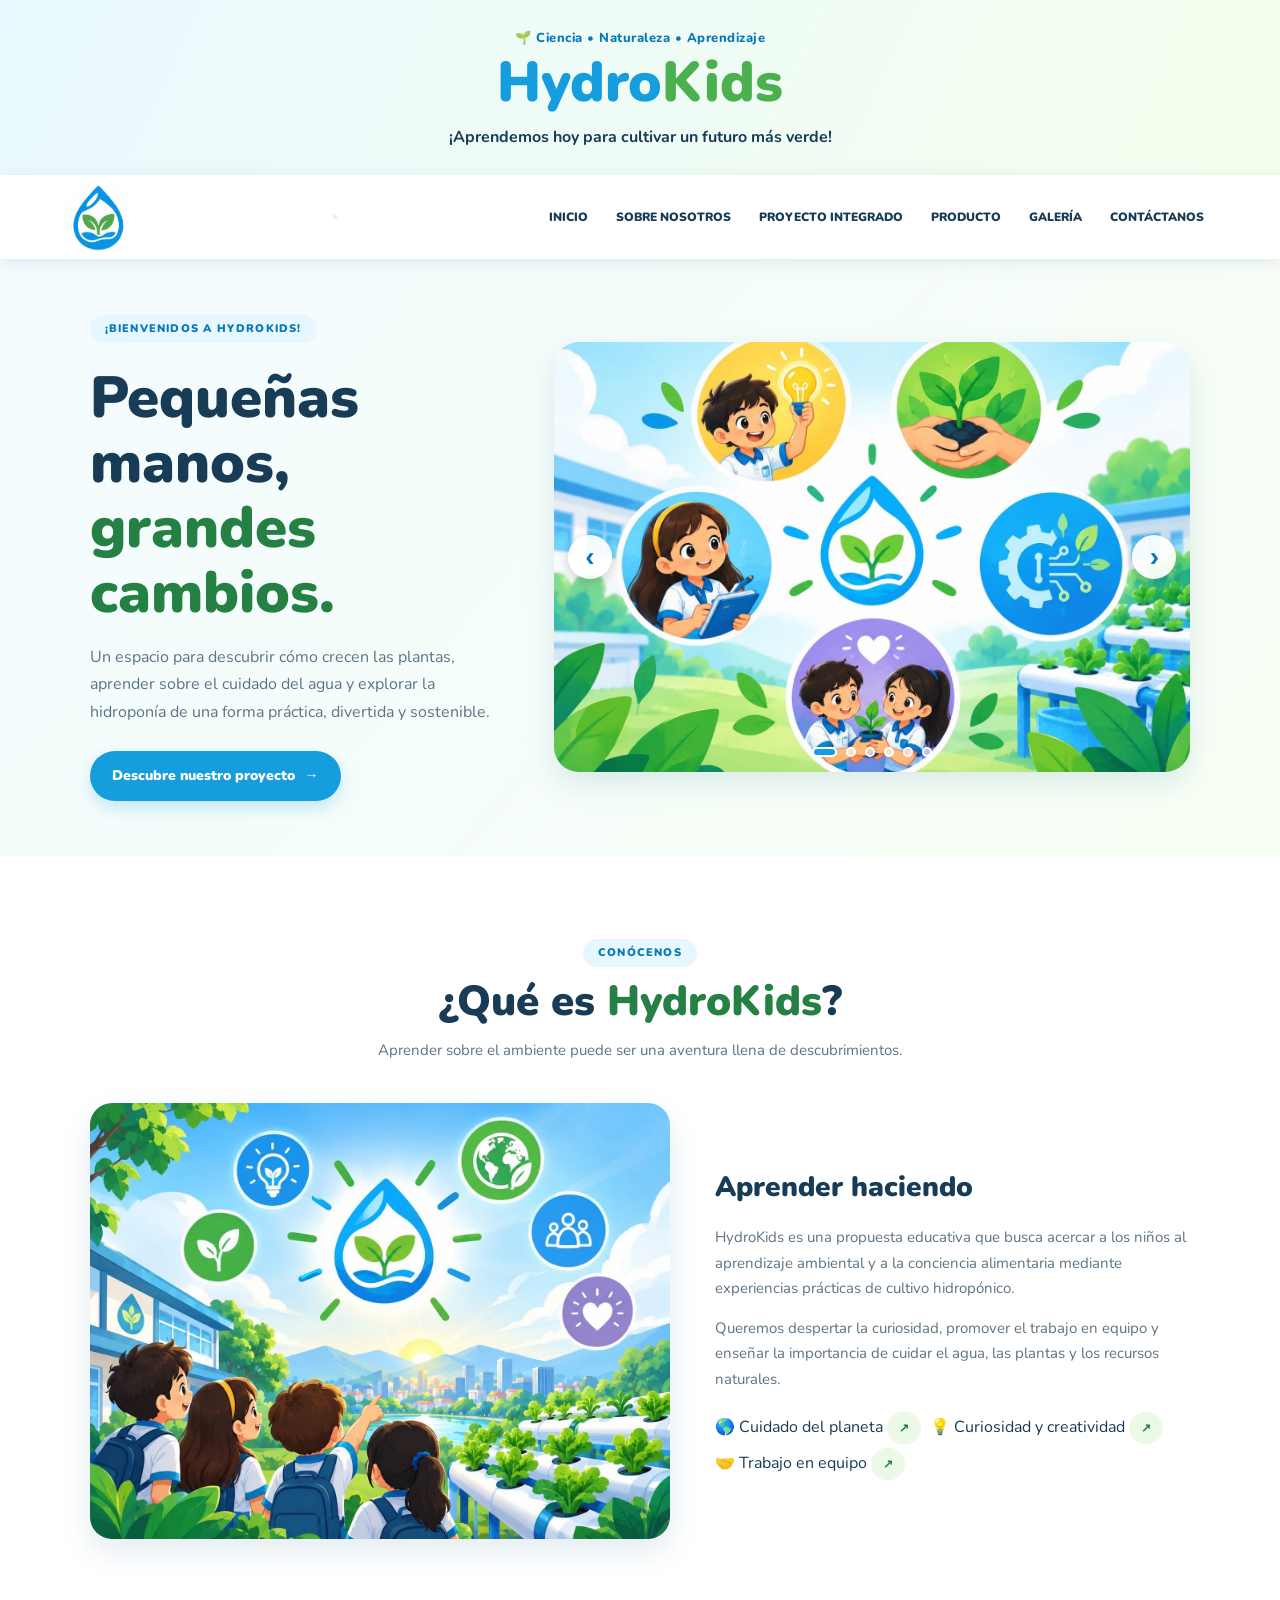
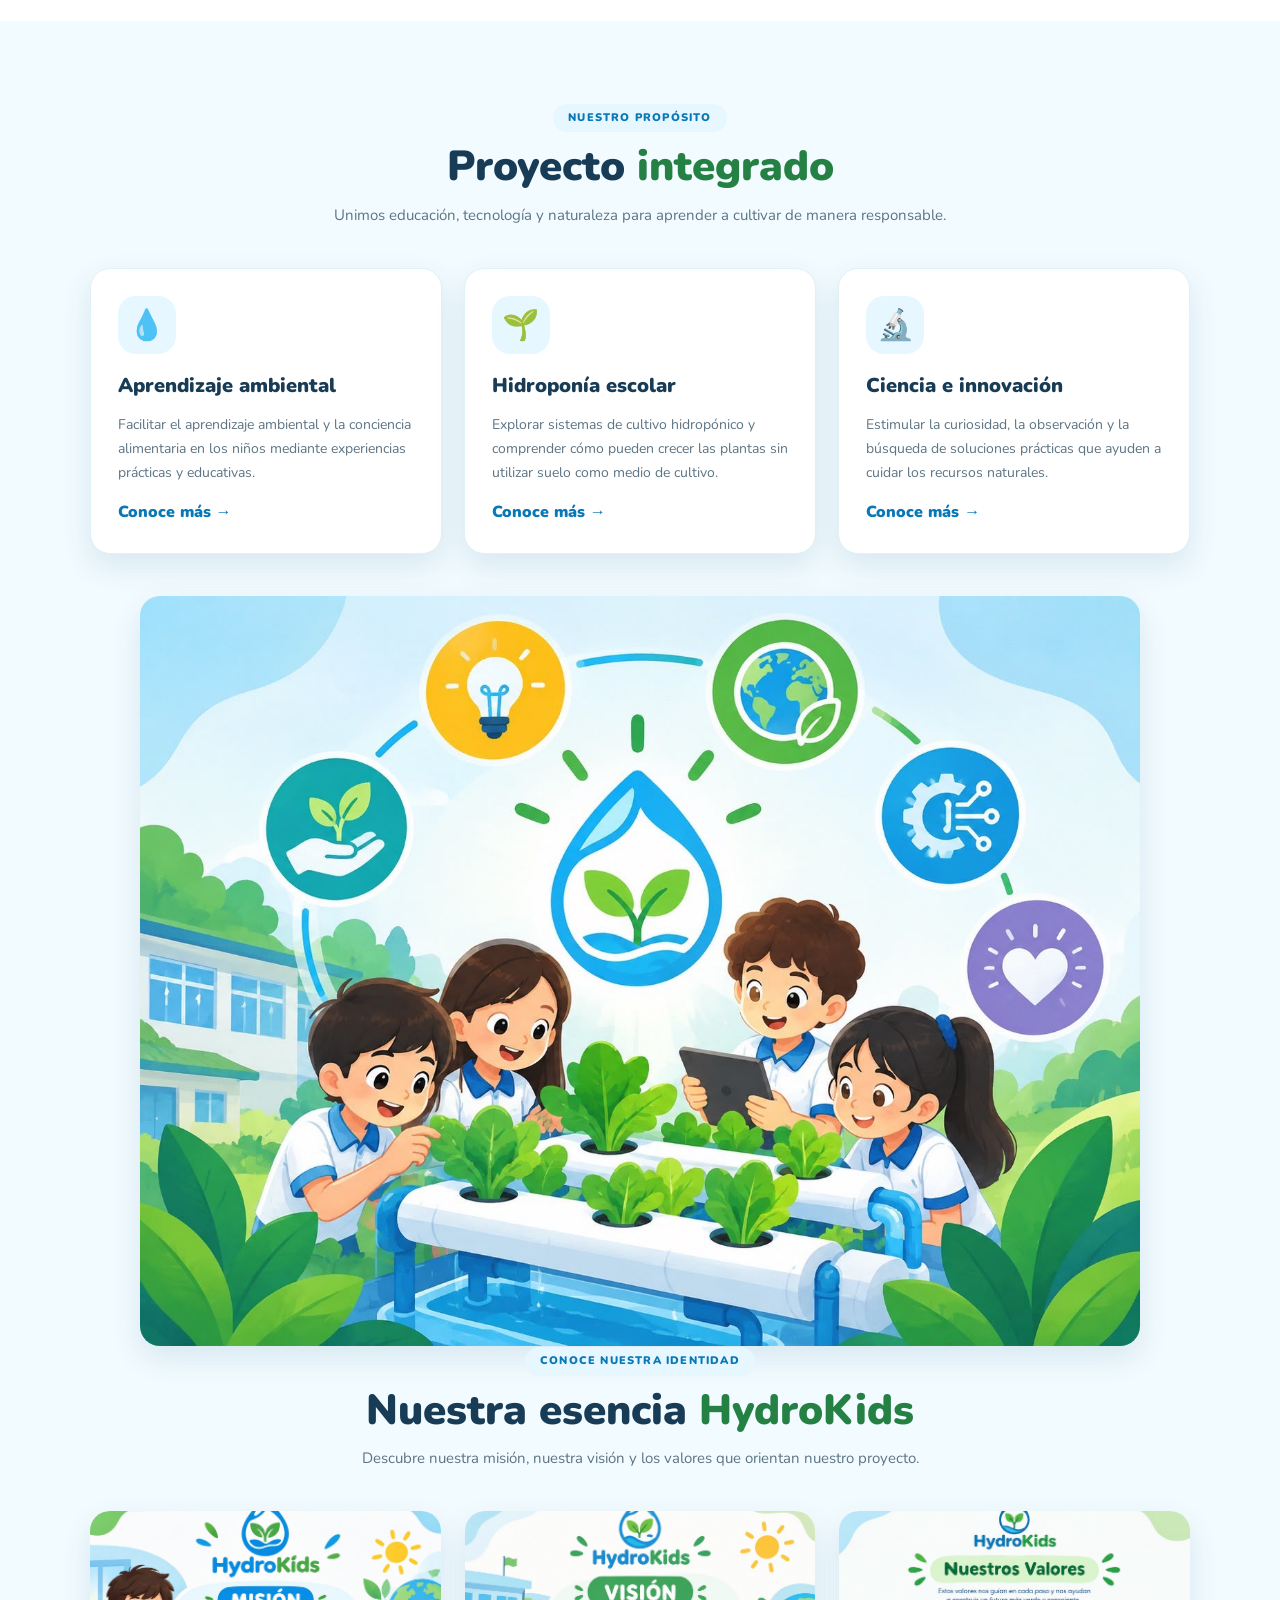
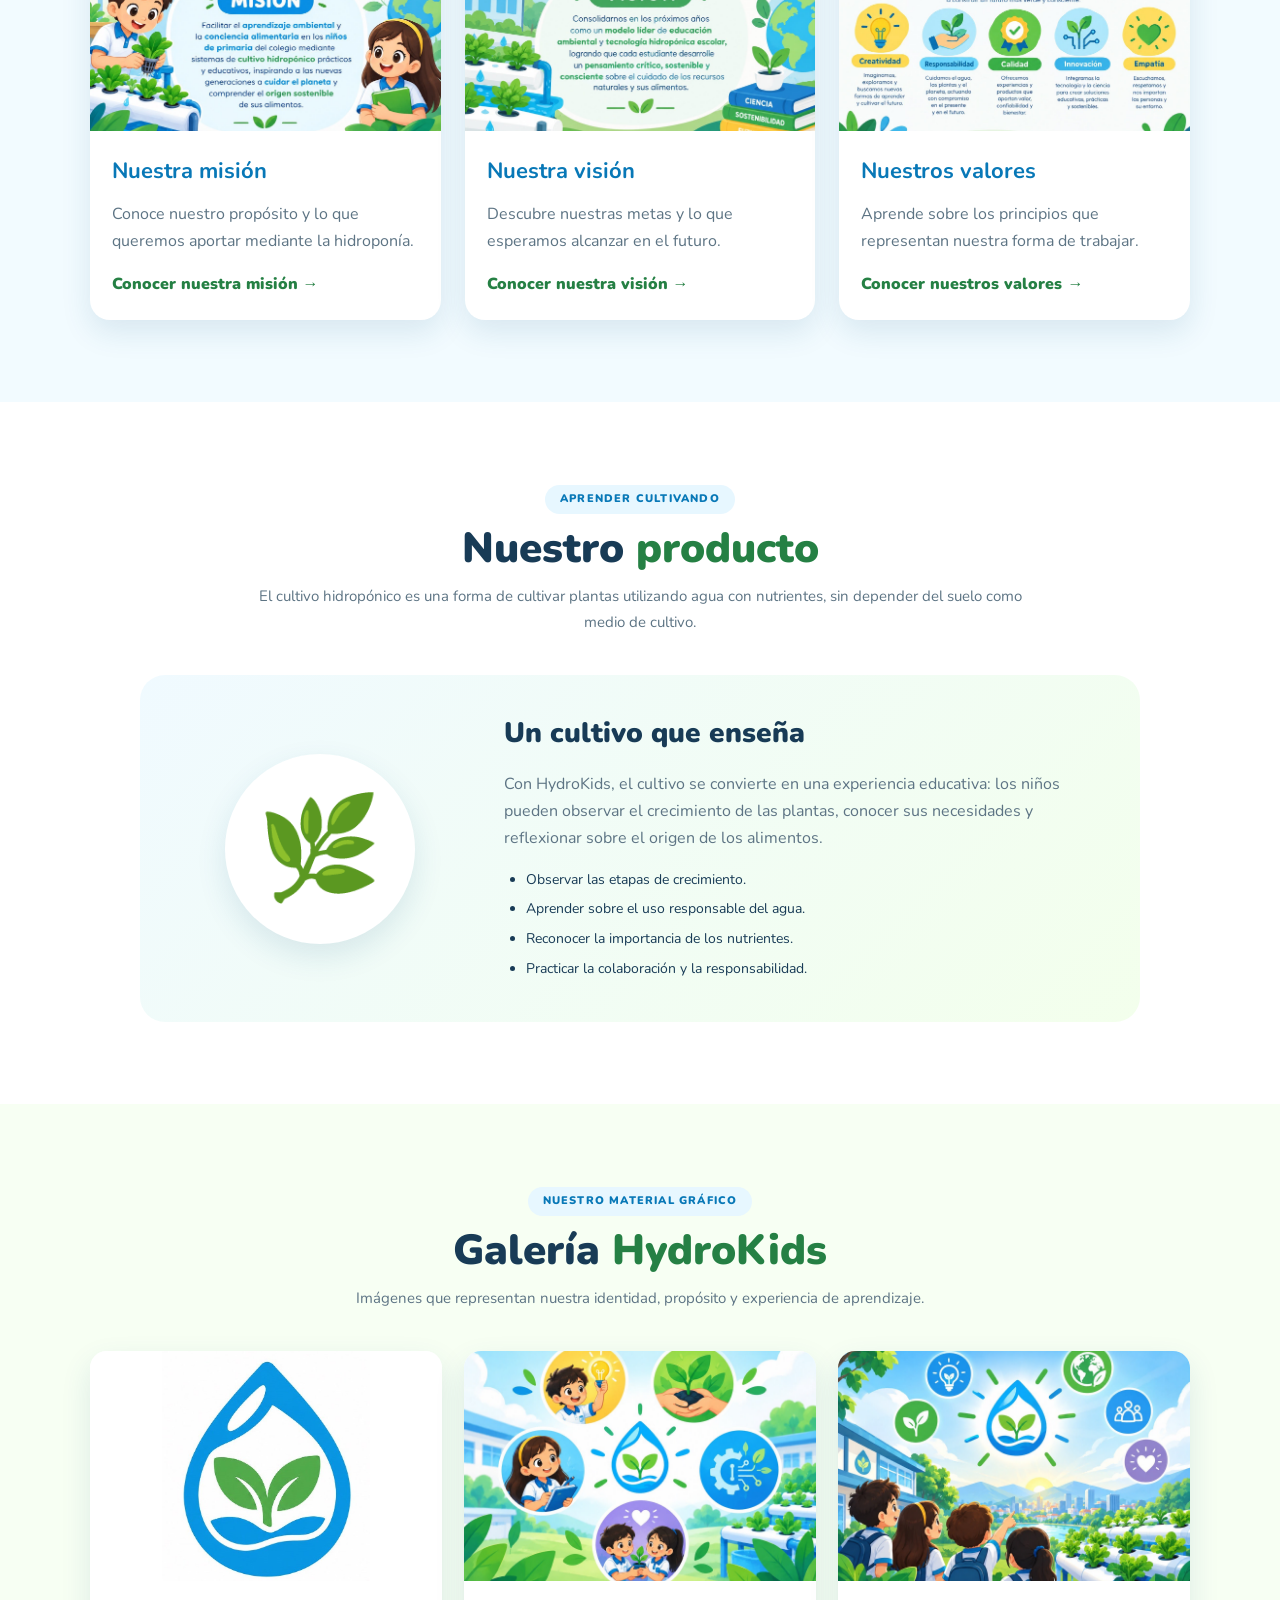
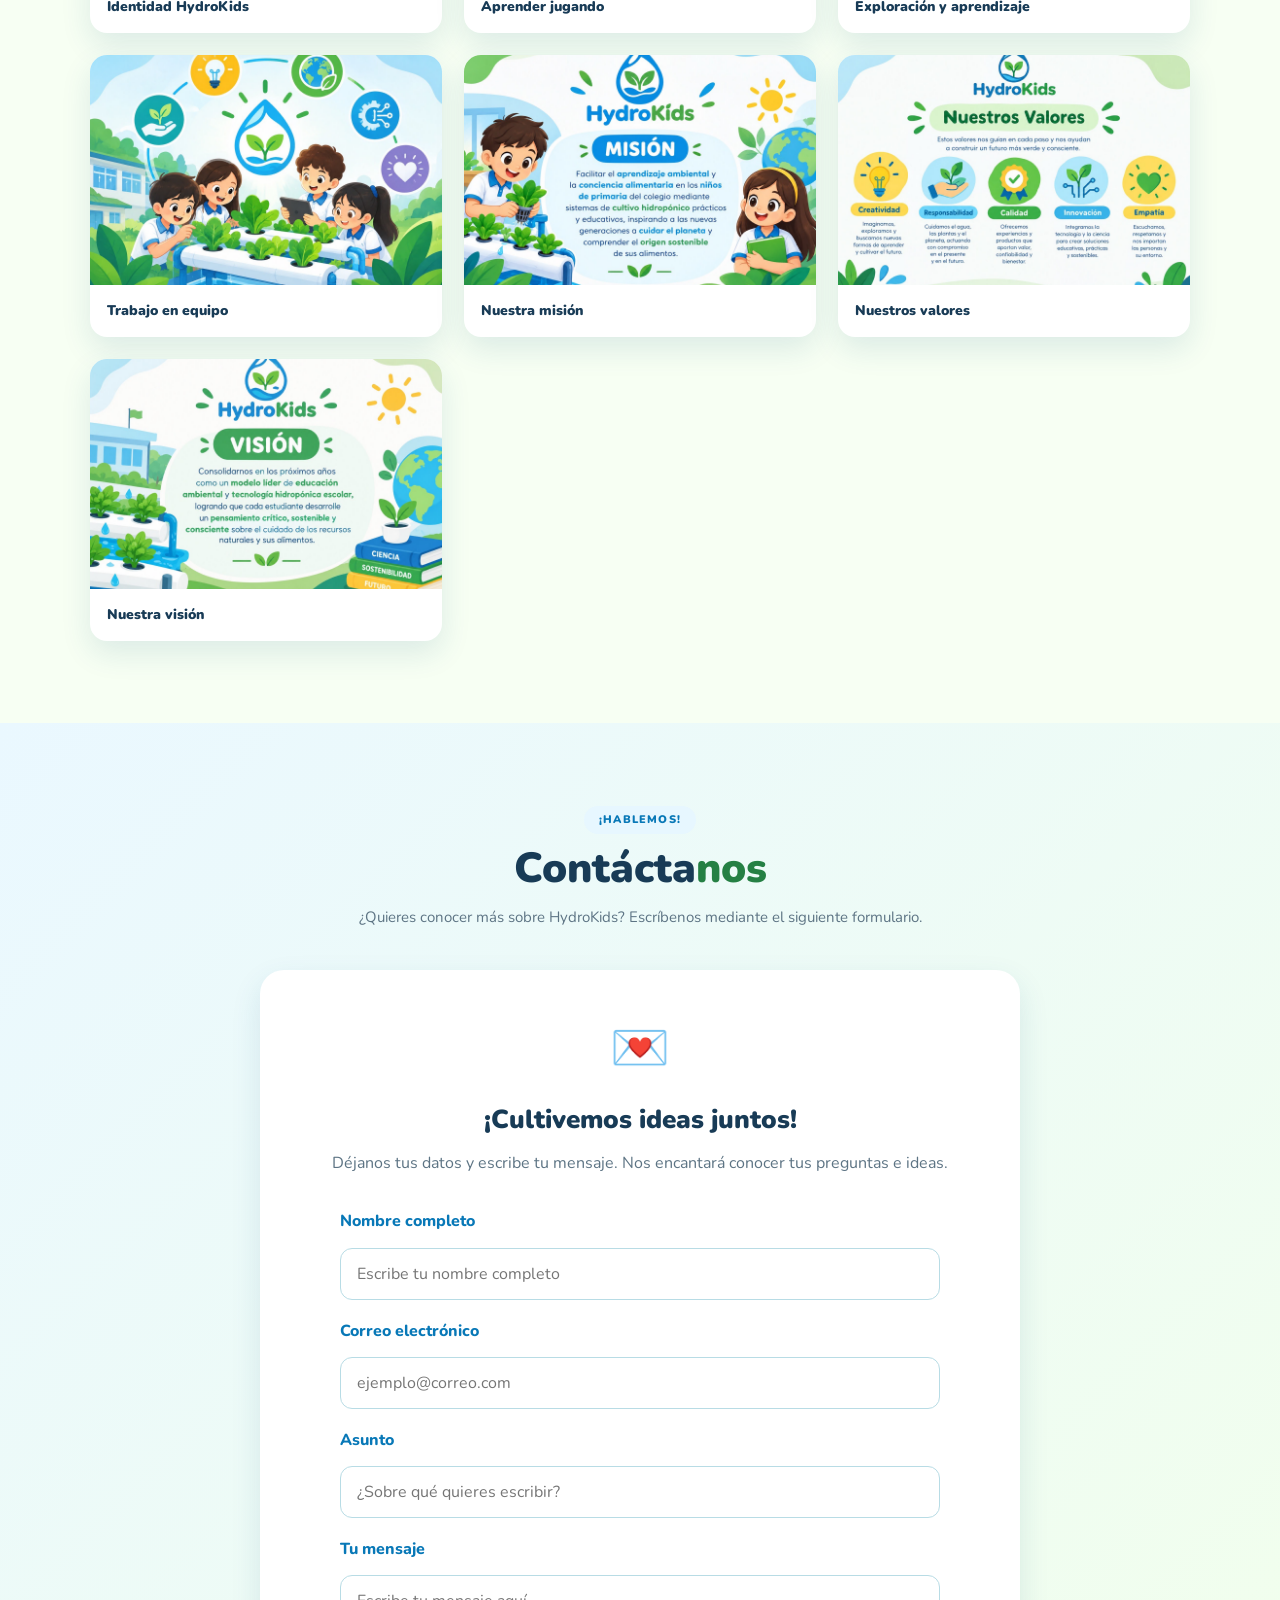
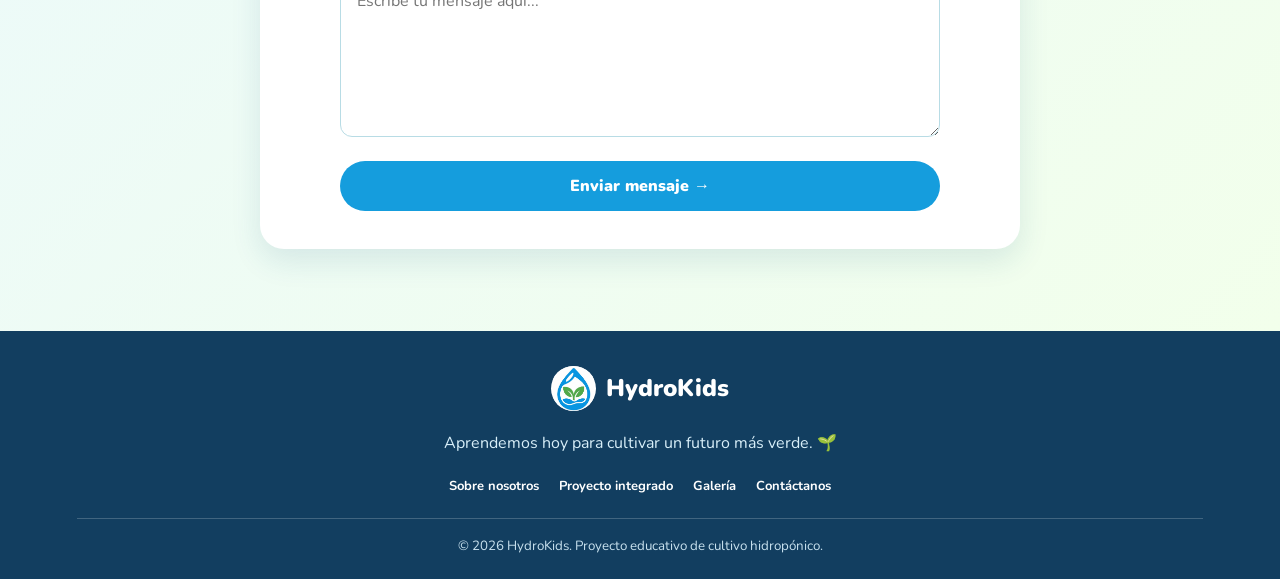
==== commit 38860e4b: "Update print statement from 'Hello' to 'Goodbye'" ====
--- a/index.html
+++ b/index.html
@@ -114,10 +114,11 @@
                         cuidar el agua, las plantas y los recursos naturales.
                     </p>
 
+                    <!-- ETIQUETAS CON ENLACES -->
                     <div class="pildoras">
-                        <span>🌎 Cuidado del planeta</span>
-                        <span>💡 Curiosidad y creatividad</span>
-                        <span>🤝 Trabajo en equipo</span>
+                        <a href="cuidado-planeta.html" class="pildora-enlace">🌎 Cuidado del planeta <span class="pildora-flecha" aria-hidden="true">↗</span></a>
+                        <a href="curiosidad-creatividad.html" class="pildora-enlace">💡 Curiosidad y creatividad <span class="pildora-flecha" aria-hidden="true">↗</span></a>
+                        <a href="trabajo-equipo.html" class="pildora-enlace">🤝 Trabajo en equipo <span class="pildora-flecha" aria-hidden="true">↗</span></a>
                     </div>
                 </div>
 
@@ -250,7 +251,8 @@
                 </p>
             </div>
 
-            <div class="producto-contenido">
+            <!-- PRODUCTO CON ENLACE -->
+            <a href="cultivo-que-ensena.html" class="producto-contenido producto-enlace" aria-label="Conocer más sobre Un cultivo que enseña">
 
                 <div class="producto-icono">🌿</div>
 
@@ -273,7 +275,7 @@
                     </ul>
                 </div>
 
-            </div>
+            </a>
         </section>
 
         <!-- GALERÍA -->
